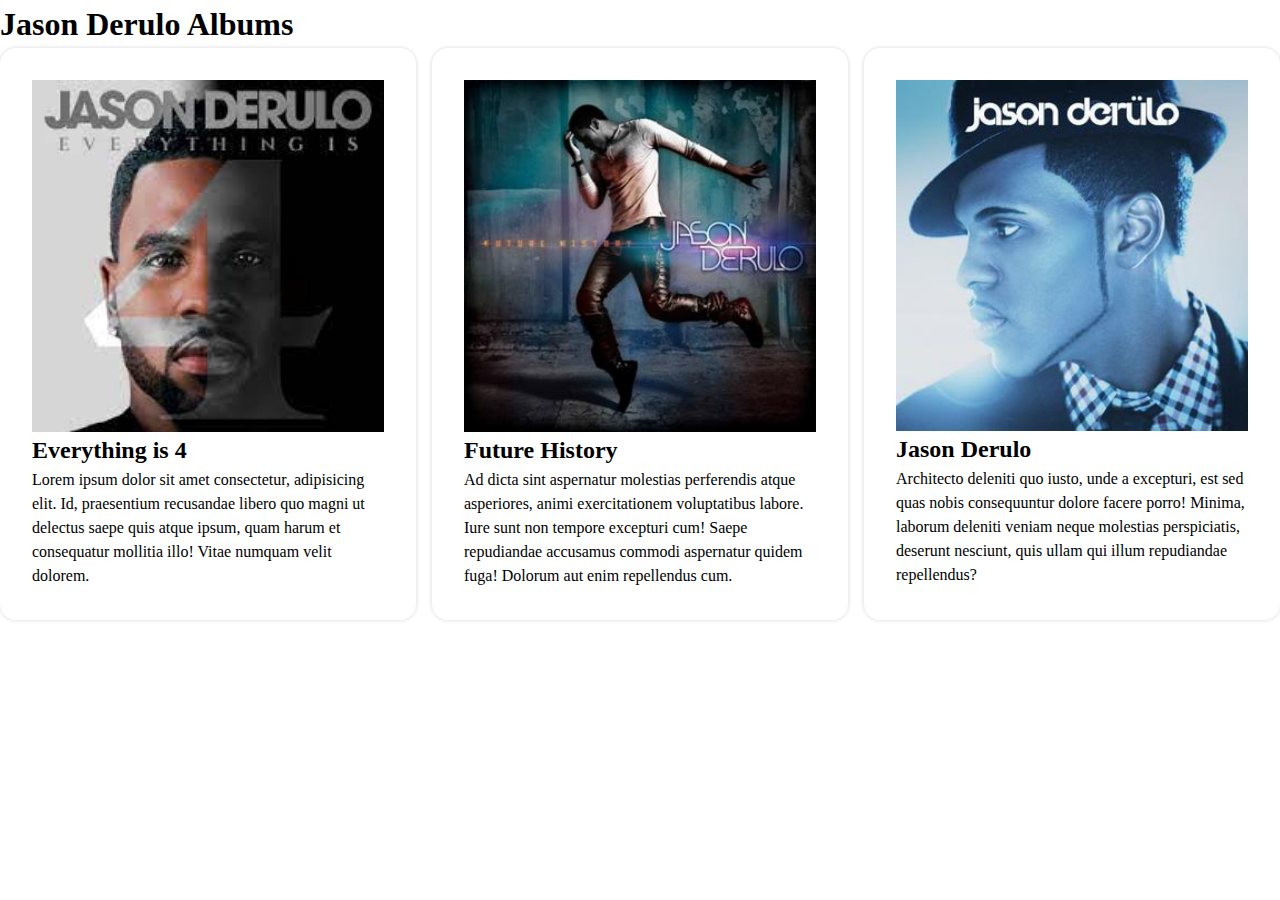
==== src/index.html @ 00408a24 "Added subheadings" ====
<!DOCTYPE html>
<html lang="en">
  <head>
    <meta charset="UTF-8" />
    <meta http-equiv="X-UA-Compatible" content="IE=edge" />
    <meta name="viewport" content="width=device-width, initial-scale=1.0" />
    <link rel="stylesheet" href="./css/reset.css" />
    <link rel="stylesheet" href="./css/main.css" />
    <script src="./js/main.js" defer></script>
    <title>Document</title>
  </head>
  <body>
    <h1>Jason Derulo Albums</h1>
    <section class="flex">
      <article class="card">
        <img
          src="./img/Everything-Is-4.jpeg"
          alt="Everything is 4 Album"
          width="1500"
          height="1500"
        />
        <h2>Everything is 4</h2>
        <p>
          Lorem ipsum dolor sit amet consectetur, adipisicing elit. Id,
          praesentium recusandae libero quo magni ut delectus saepe quis atque
          ipsum, quam harum et consequatur mollitia illo! Vitae numquam velit
          dolorem.
        </p>
      </article>
      <article class="card">
        <img
          src="./img/Future-History-Album.jpeg"
          alt="Future History Album Cover"
          width="1500"
          height="1500"
        />
        <h2>Future History</h2>
        <p>
          Ad dicta sint aspernatur molestias perferendis atque asperiores, animi
          exercitationem voluptatibus labore. Iure sunt non tempore excepturi
          cum! Saepe repudiandae accusamus commodi aspernatur quidem fuga!
          Dolorum aut enim repellendus cum.
        </p>
      </article>
      <article class="card">
        <img
          src="./img/Jason.jpeg"
          alt="Jason Derulo Album Cover"
          width="1500"
          height="1500"
        />
        <h2>Jason Derulo</h2>
        <p>
          Architecto deleniti quo iusto, unde a excepturi, est sed quas nobis
          consequuntur dolore facere porro! Minima, laborum deleniti veniam
          neque molestias perspiciatis, deserunt nesciunt, quis ullam qui illum
          repudiandae repellendus?
        </p>
      </article>
    </section>
  </body>
</html>
---- src/css/main.css ----
/* Share Styles */

img,
video {
  width: 100%;
  height: auto;
}

.flex {
  display: flex;
  gap: 1rem;
}

.card {
  border-radius: 1rem;
  padding: 2rem;
  box-shadow: 0 0 0.25rem 0 rgba(0, 0, 0, 0.16);
}

.mw-24 {
  max-width: 96;
  margin: 0 auto;
}

/* Mobile Only */
@media (max-width: 47.9375em) {
  .flex {
    flex-direction: column;
  }
}

/* Desktop Only */
@media (min-width: 48em) {
  .flex > * {
    width: 100%;
  }
}
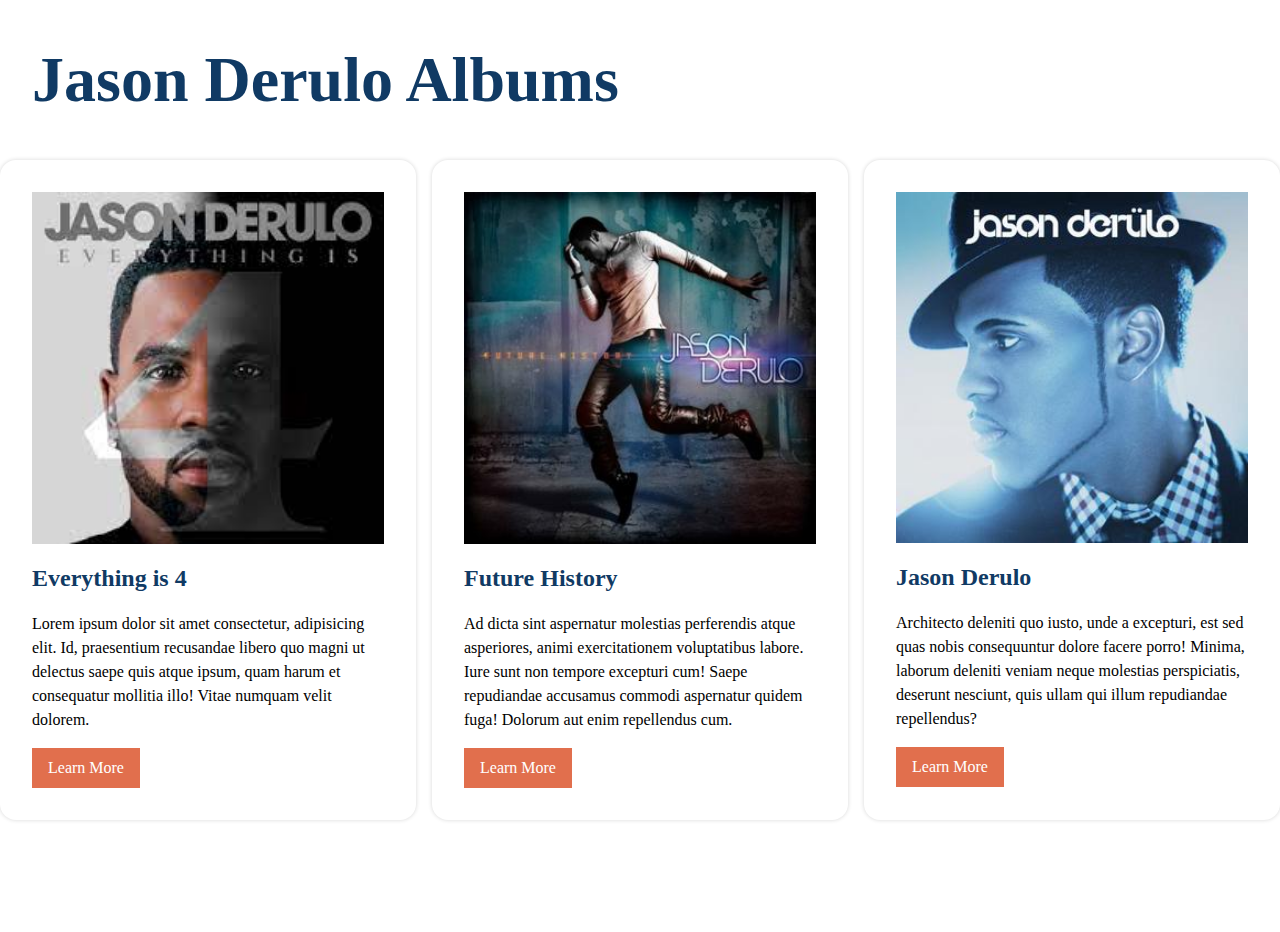
==== commit 1e4bfc61: "Changed button style" ====
--- a/src/index.html
+++ b/src/index.html
@@ -26,6 +26,7 @@
           ipsum, quam harum et consequatur mollitia illo! Vitae numquam velit
           dolorem.
         </p>
+        <button>Learn More</button>
       </article>
       <article class="card">
         <img
@@ -41,6 +42,7 @@
           cum! Saepe repudiandae accusamus commodi aspernatur quidem fuga!
           Dolorum aut enim repellendus cum.
         </p>
+        <button>Learn More</button>
       </article>
       <article class="card">
         <img
@@ -56,6 +58,7 @@
           neque molestias perspiciatis, deserunt nesciunt, quis ullam qui illum
           repudiandae repellendus?
         </p>
+        <button>Learn More</button>
       </article>
     </section>
   </body>
--- a/src/css/main.css
+++ b/src/css/main.css
@@ -12,14 +12,44 @@
 }
 
 .card {
+  overflow: hidden;
   border-radius: 1rem;
   padding: 2rem;
   box-shadow: 0 0 0.25rem 0 rgba(0, 0, 0, 0.16);
 }
 
+.container {
+  max-width: 96rem;
+  margin: 0 auto;
+  padding: 1rem;
+}
+
 .mw-24 {
   max-width: 96;
   margin: 0 auto;
+}
+
+h1 {
+  font-size: 4rem;
+  margin: 2rem;
+  color: rgb(16, 58, 100);
+}
+
+h2 {
+  margin-top: 1rem;
+  margin-bottom: 1rem;
+  color: rgb(16, 58, 100);
+}
+
+button {
+  margin-top: 1rem;
+  padding-top: 0.5rem;
+  padding-bottom: 0.5rem;
+  padding-left: 1rem;
+  padding-right: 1rem;
+  border: none;
+  background-color: rgba(219, 83, 42, 0.836);
+  color: white;
 }
 
 /* Mobile Only */
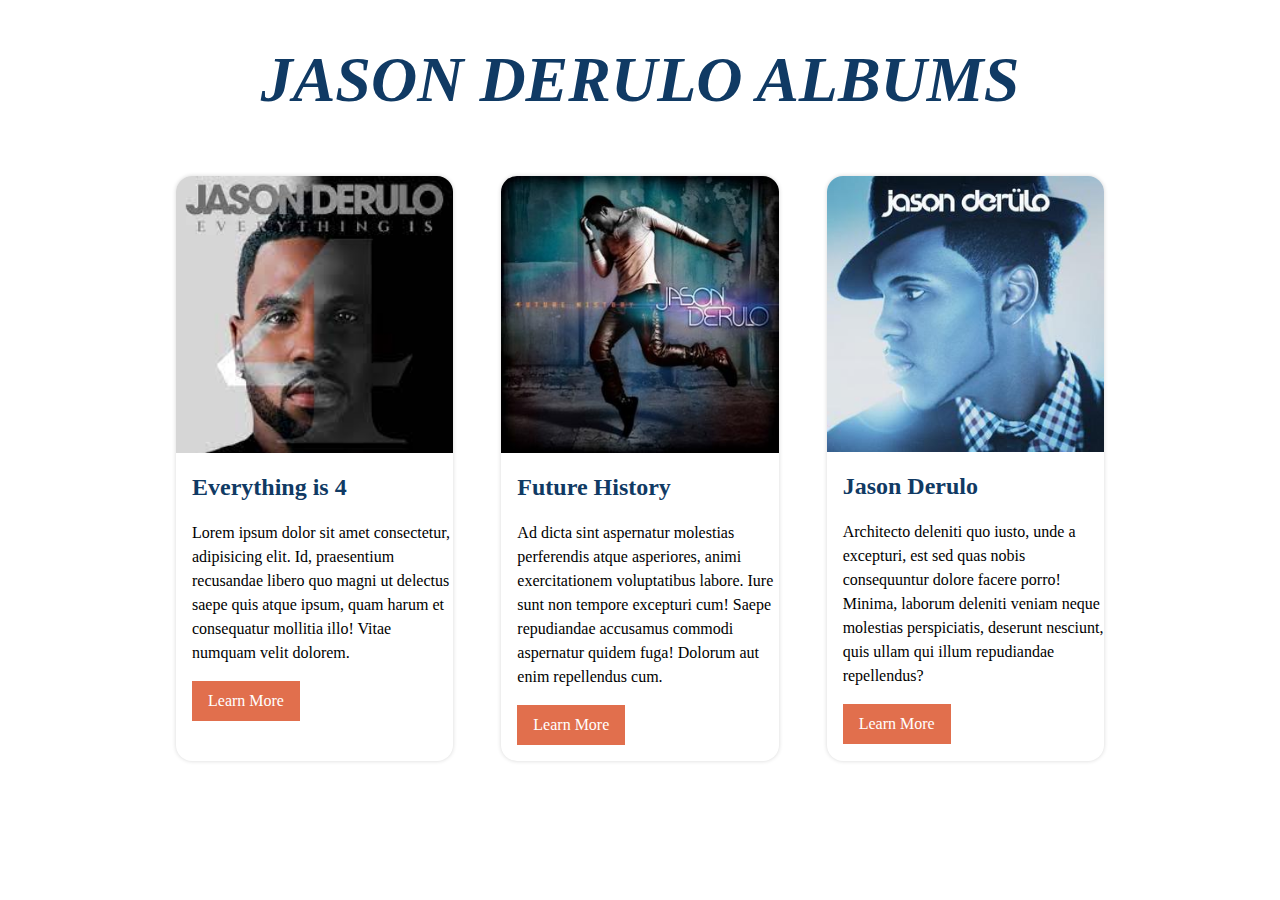
==== commit 2a1ad487: "Aligned content center, changed card margins" ====
--- a/src/index.html
+++ b/src/index.html
@@ -10,7 +10,9 @@
     <title>Document</title>
   </head>
   <body>
-    <h1>Jason Derulo Albums</h1>
+    <header class="header">
+      <h1>JASON DERULO ALBUMS</h1>
+    </header>
     <section class="flex">
       <article class="card">
         <img
--- a/src/css/main.css
+++ b/src/css/main.css
@@ -9,15 +9,24 @@
 .flex {
   display: flex;
   gap: 1rem;
+  margin-left: 10rem;
+  margin-right: 10rem;
 }
 
 .card {
   overflow: hidden;
   border-radius: 1rem;
-  padding: 2rem;
   box-shadow: 0 0 0.25rem 0 rgba(0, 0, 0, 0.16);
+  margin: 1rem;
 }
 
+.card p {
+  padding-left: 1rem;
+}
+
+.card h2 {
+  padding-left: 1rem;
+}
 .container {
   max-width: 96rem;
   margin: 0 auto;
@@ -29,20 +38,33 @@
   margin: 0 auto;
 }
 
+.header {
+  justify-content: center;
+  align-content: center;
+  display: flex;
+}
+
 h1 {
+  font-family: "Exo";
+  font-weight: 900;
+  font-style: italic;
   font-size: 4rem;
   margin: 2rem;
   color: rgb(16, 58, 100);
 }
 
 h2 {
+  font-family: "Exo";
   margin-top: 1rem;
   margin-bottom: 1rem;
   color: rgb(16, 58, 100);
 }
 
 button {
+  font-family: "Gill Sans";
   margin-top: 1rem;
+  margin-left: 1rem;
+  margin-bottom: 1rem;
   padding-top: 0.5rem;
   padding-bottom: 0.5rem;
   padding-left: 1rem;
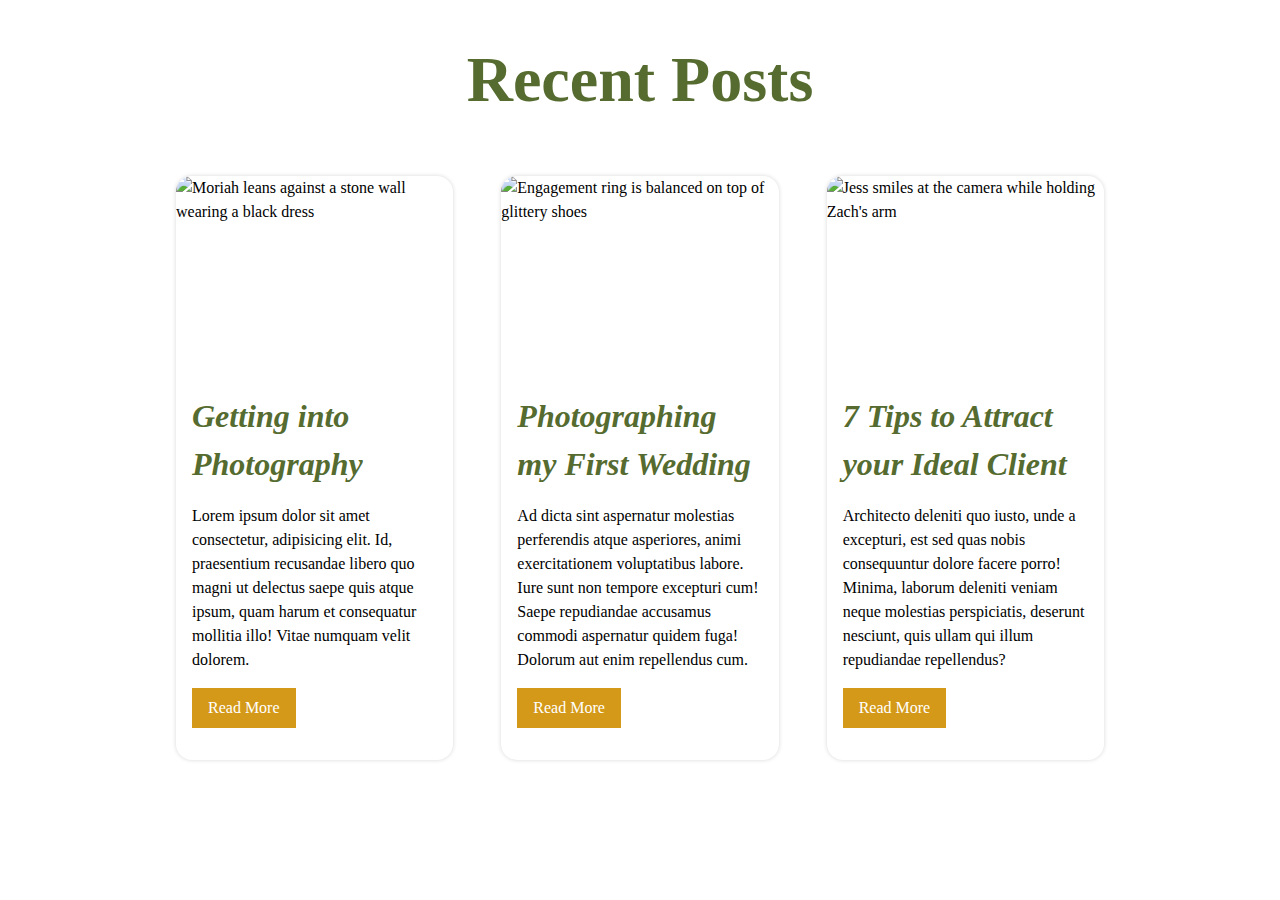
==== commit 9154128a: "Adapted content for my photography" ====
--- a/src/index.html
+++ b/src/index.html
@@ -11,56 +11,56 @@
   </head>
   <body>
     <header class="header">
-      <h1>JASON DERULO ALBUMS</h1>
+      <h1>Recent Posts</h1>
     </header>
     <section class="flex">
       <article class="card">
         <img
-          src="./img/Everything-Is-4.jpeg"
-          alt="Everything is 4 Album"
-          width="1500"
-          height="1500"
+          src="./img/Moriah.JPG"
+          alt="Moriah leans against a stone wall wearing a black dress"
+          width="4357"
+          height="6535"
         />
-        <h2>Everything is 4</h2>
+        <h2>Getting into Photography</h2>
         <p>
           Lorem ipsum dolor sit amet consectetur, adipisicing elit. Id,
           praesentium recusandae libero quo magni ut delectus saepe quis atque
           ipsum, quam harum et consequatur mollitia illo! Vitae numquam velit
           dolorem.
         </p>
-        <button>Learn More</button>
+        <button>Read More</button>
       </article>
       <article class="card">
         <img
-          src="./img/Future-History-Album.jpeg"
-          alt="Future History Album Cover"
+          src="./img/Payne Shoes.JPG"
+          alt="Engagement ring is balanced on top of glittery shoes"
           width="1500"
           height="1500"
         />
-        <h2>Future History</h2>
+        <h2>Photographing my First Wedding</h2>
         <p>
           Ad dicta sint aspernatur molestias perferendis atque asperiores, animi
           exercitationem voluptatibus labore. Iure sunt non tempore excepturi
           cum! Saepe repudiandae accusamus commodi aspernatur quidem fuga!
           Dolorum aut enim repellendus cum.
         </p>
-        <button>Learn More</button>
+        <button>Read More</button>
       </article>
       <article class="card">
         <img
-          src="./img/Jason.jpeg"
-          alt="Jason Derulo Album Cover"
+          src="./img/Jess and Zach.JPG"
+          alt="Jess smiles at the camera while holding Zach's arm"
           width="1500"
           height="1500"
         />
-        <h2>Jason Derulo</h2>
+        <h2>7 Tips to Attract your Ideal Client</h2>
         <p>
           Architecto deleniti quo iusto, unde a excepturi, est sed quas nobis
           consequuntur dolore facere porro! Minima, laborum deleniti veniam
           neque molestias perspiciatis, deserunt nesciunt, quis ullam qui illum
           repudiandae repellendus?
         </p>
-        <button>Learn More</button>
+        <button>Read More</button>
       </article>
     </section>
   </body>
--- a/src/css/main.css
+++ b/src/css/main.css
@@ -1,7 +1,6 @@
 /* Share Styles */
 
-img,
-video {
+img video {
   width: 100%;
   height: auto;
 }
@@ -20,12 +19,20 @@
   margin: 1rem;
 }
 
+.card img {
+  width: 600px; /* width of container */
+  height: 200px; /* height of container */
+  object-fit: cover;
+}
+
 .card p {
   padding-left: 1rem;
+  padding-right: 1rem;
 }
 
 .card h2 {
   padding-left: 1rem;
+  padding-right: 1rem;
 }
 .container {
   max-width: 96rem;
@@ -45,32 +52,33 @@
 }
 
 h1 {
-  font-family: "Exo";
+  font-family: "Bely Display";
   font-weight: 900;
-  font-style: italic;
   font-size: 4rem;
   margin: 2rem;
-  color: rgb(16, 58, 100);
+  color: darkolivegreen;
 }
 
 h2 {
-  font-family: "Exo";
+  font-family: "Bely";
+  font-style: italic;
+  font-size: 2rem;
   margin-top: 1rem;
   margin-bottom: 1rem;
-  color: rgb(16, 58, 100);
+  color: darkolivegreen;
 }
 
 button {
   font-family: "Gill Sans";
   margin-top: 1rem;
   margin-left: 1rem;
-  margin-bottom: 1rem;
+  margin-bottom: 2rem;
   padding-top: 0.5rem;
   padding-bottom: 0.5rem;
   padding-left: 1rem;
   padding-right: 1rem;
   border: none;
-  background-color: rgba(219, 83, 42, 0.836);
+  background-color: rgb(212, 153, 24);
   color: white;
 }
 
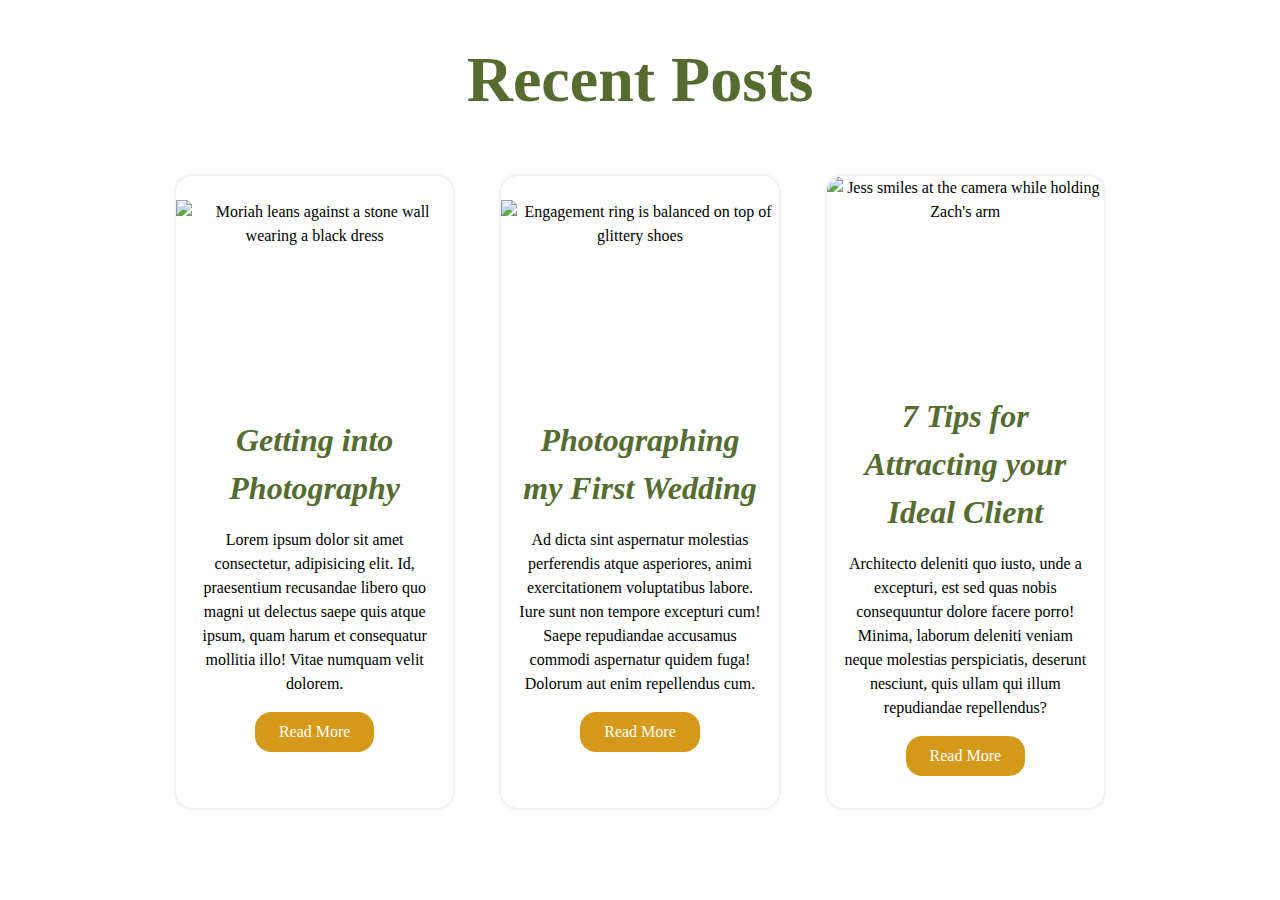
==== commit 1155d694: "Aligned content center" ====
--- a/src/index.html
+++ b/src/index.html
@@ -53,7 +53,7 @@
           width="1500"
           height="1500"
         />
-        <h2>7 Tips to Attract your Ideal Client</h2>
+        <h2>7 Tips for Attracting your Ideal Client</h2>
         <p>
           Architecto deleniti quo iusto, unde a excepturi, est sed quas nobis
           consequuntur dolore facere porro! Minima, laborum deleniti veniam
--- a/src/css/main.css
+++ b/src/css/main.css
@@ -17,6 +17,8 @@
   border-radius: 1rem;
   box-shadow: 0 0 0.25rem 0 rgba(0, 0, 0, 0.16);
   margin: 1rem;
+  align-content: center;
+  text-align: center;
 }
 
 .card img {
@@ -28,11 +30,13 @@
 .card p {
   padding-left: 1rem;
   padding-right: 1rem;
+  text-align: center;
 }
 
 .card h2 {
   padding-left: 1rem;
   padding-right: 1rem;
+  text-align: center;
 }
 .container {
   max-width: 96rem;
@@ -71,13 +75,13 @@
 button {
   font-family: "Gill Sans";
   margin-top: 1rem;
-  margin-left: 1rem;
   margin-bottom: 2rem;
   padding-top: 0.5rem;
   padding-bottom: 0.5rem;
-  padding-left: 1rem;
-  padding-right: 1rem;
+  padding-left: 1.5rem;
+  padding-right: 1.5rem;
   border: none;
+  border-radius: 1rem;
   background-color: rgb(212, 153, 24);
   color: white;
 }
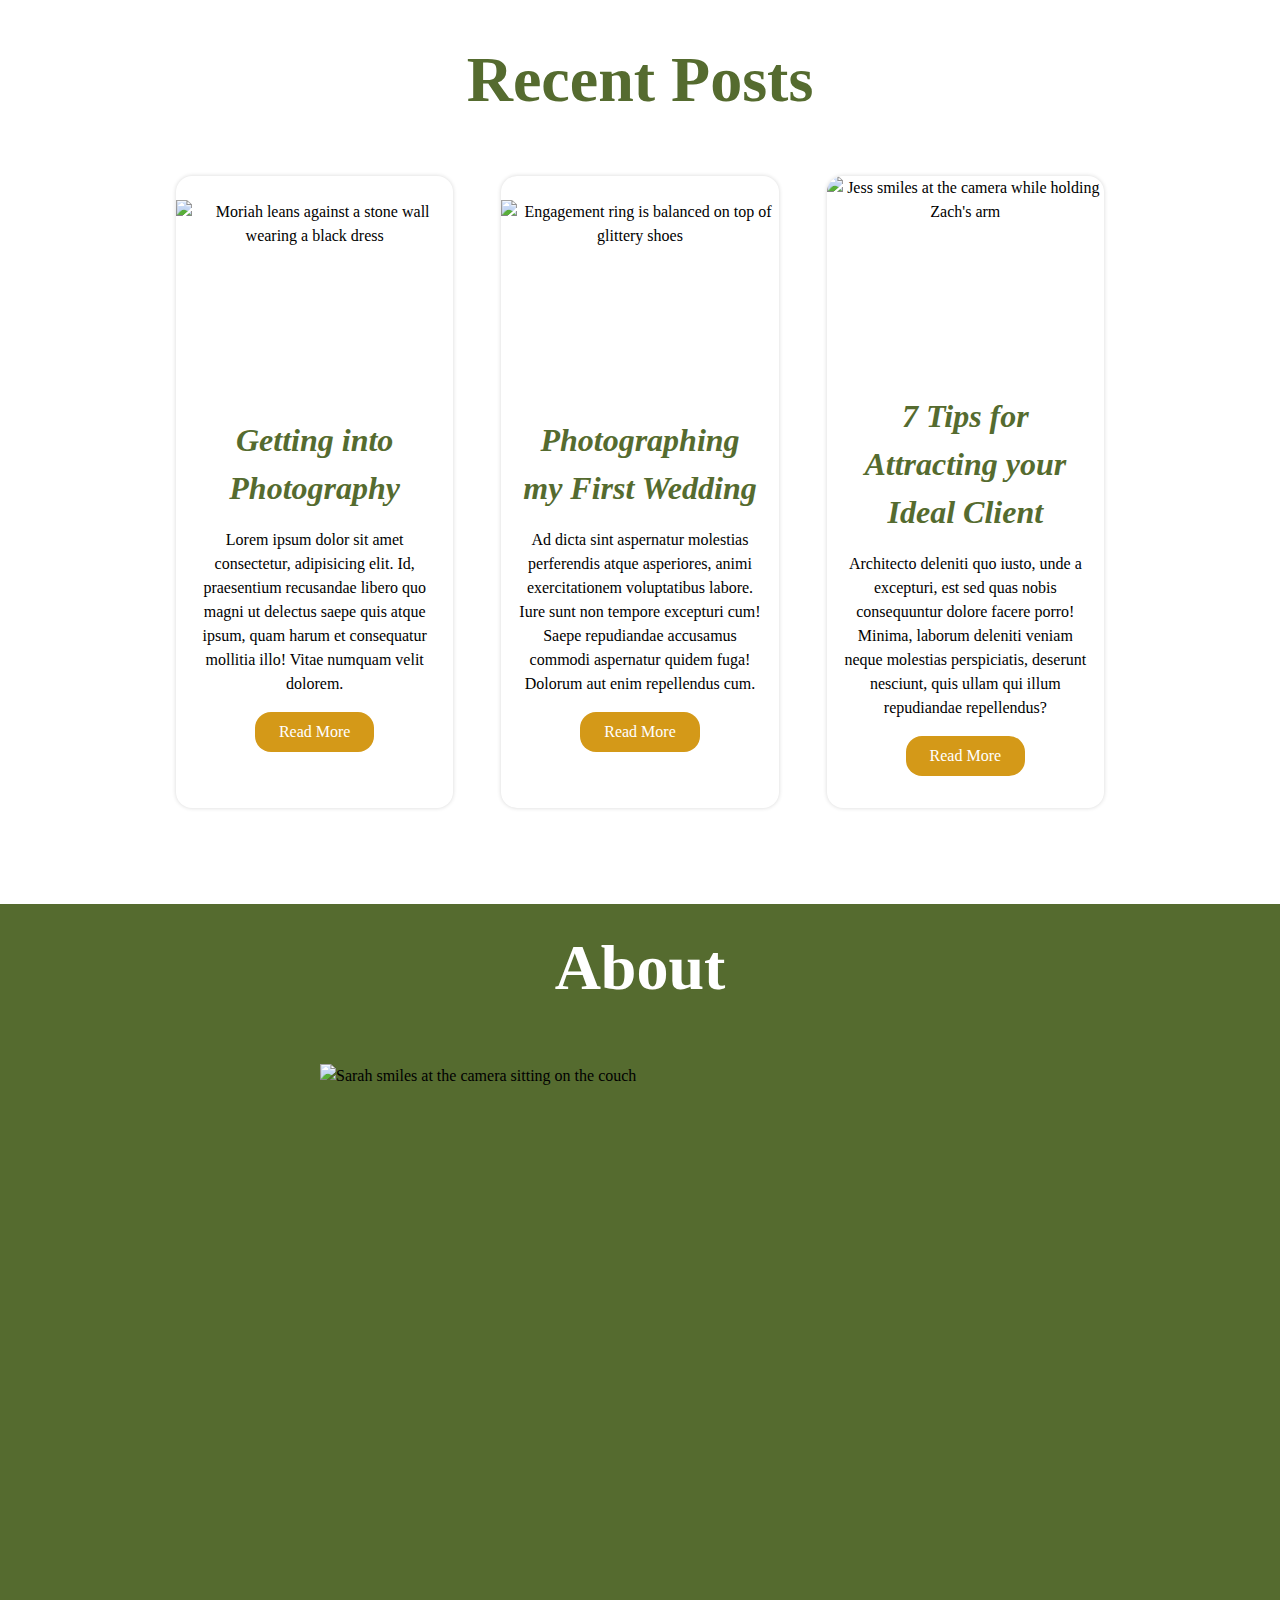
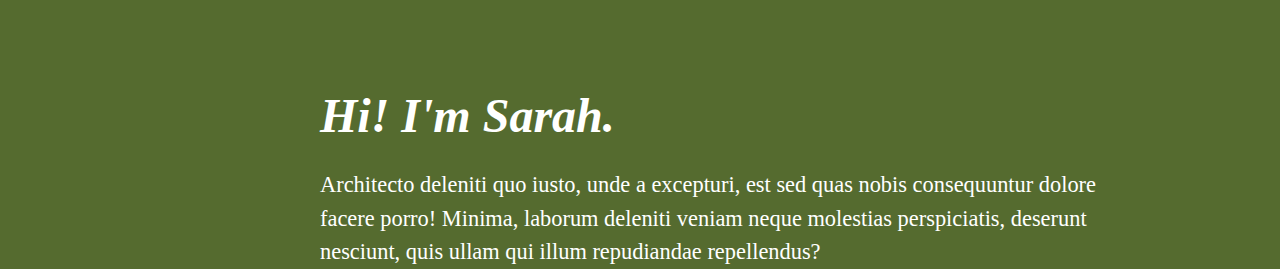
==== commit 490fe6e1: "added about section" ====
--- a/src/index.html
+++ b/src/index.html
@@ -63,5 +63,23 @@
         <button>Read More</button>
       </article>
     </section>
+    <section class="greensection">
+      <h1>About</h1>
+      <article class="inlineimage">
+        <img
+          src="./img/At-home portraits-3457.jpg"
+          alt="Sarah smiles at the camera sitting on the couch"
+          width="4164"
+          height="6246"
+        />
+        <h2>Hi! I'm Sarah.</h2>
+        <p>
+          Architecto deleniti quo iusto, unde a excepturi, est sed quas nobis
+          consequuntur dolore facere porro! Minima, laborum deleniti veniam
+          neque molestias perspiciatis, deserunt nesciunt, quis ullam qui illum
+          repudiandae repellendus?
+        </p>
+      </article>
+    </section>
   </body>
 </html>
--- a/src/css/main.css
+++ b/src/css/main.css
@@ -10,6 +10,7 @@
   gap: 1rem;
   margin-left: 10rem;
   margin-right: 10rem;
+  margin-bottom: 5rem;
 }
 
 .card {
@@ -57,6 +58,7 @@
 
 h1 {
   font-family: "Bely Display";
+  text-align: center;
   font-weight: 900;
   font-size: 4rem;
   margin: 2rem;
@@ -86,6 +88,42 @@
   color: white;
 }
 
+.greensection {
+  background-color: darkolivegreen;
+}
+
+.greensection h1 {
+  color: white;
+  padding-top: 1rem;
+  padding-bottom: 1rem;
+}
+
+.inlineimage h2 {
+  font-size: 3rem;
+  color: white;
+  padding-left: 10rem;
+}
+
+.inlineimage p {
+  color: white;
+  font-size: 1.4rem;
+  font-family: "Gill Sans";
+  padding-left: 10rem;
+}
+
+.inlineimage {
+  padding-left: 10rem;
+  padding-right: 10rem;
+}
+
+.inlineimage img {
+  margin-left: 10rem;
+  display: flex;
+  width: 400px; /* width of container */
+  height: 600px; /* height of container */
+  object-fit: cover;
+}
+
 /* Mobile Only */
 @media (max-width: 47.9375em) {
   .flex {
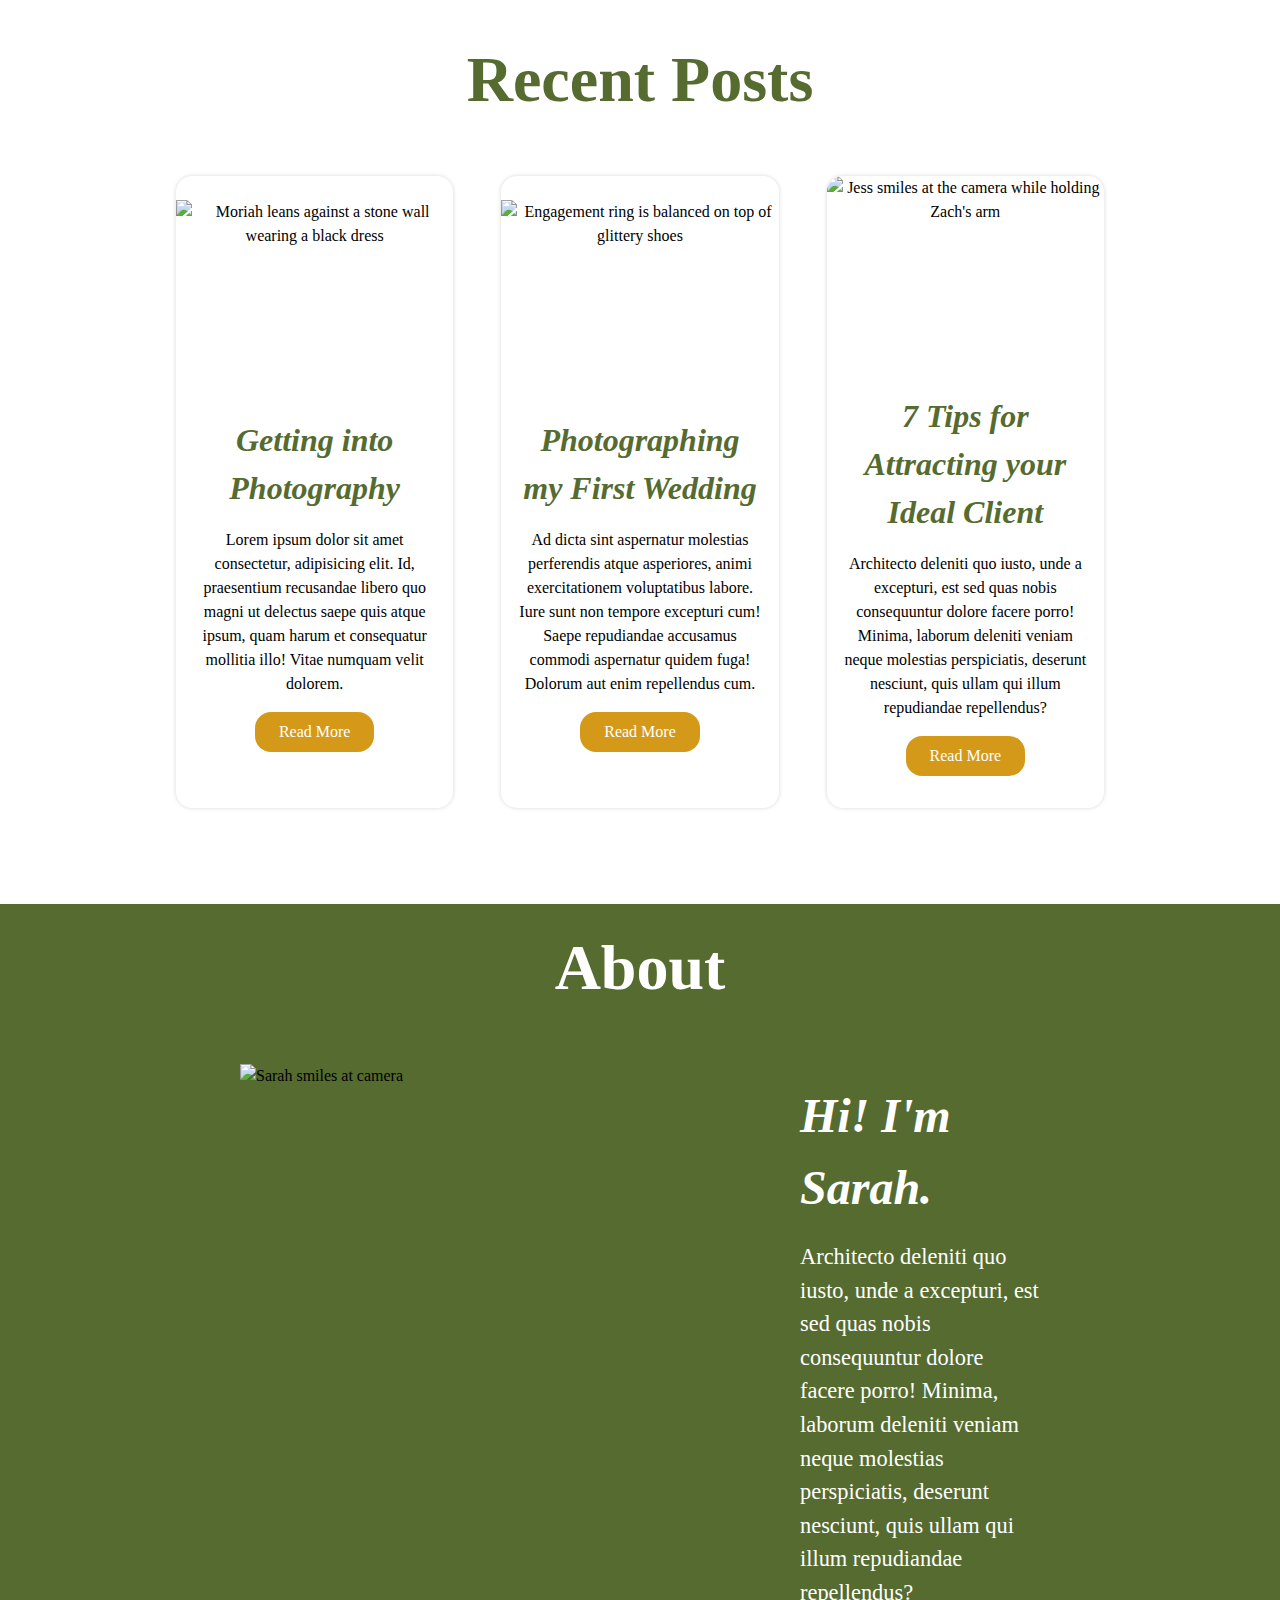
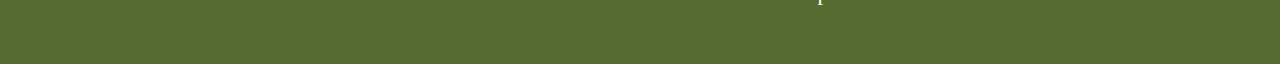
==== commit b107eb11: "added containers" ====
--- a/src/index.html
+++ b/src/index.html
@@ -65,20 +65,22 @@
     </section>
     <section class="greensection">
       <h1>About</h1>
-      <article class="inlineimage">
-        <img
-          src="./img/At-home portraits-3457.jpg"
-          alt="Sarah smiles at the camera sitting on the couch"
-          width="4164"
-          height="6246"
-        />
-        <h2>Hi! I'm Sarah.</h2>
-        <p>
-          Architecto deleniti quo iusto, unde a excepturi, est sed quas nobis
-          consequuntur dolore facere porro! Minima, laborum deleniti veniam
-          neque molestias perspiciatis, deserunt nesciunt, quis ullam qui illum
-          repudiandae repellendus?
-        </p>
+      <article class="aboutme">
+        <div class="image">
+          <img
+            src="./img/At-home portraits-3457.jpg"
+            alt="Sarah smiles at camera"
+          />
+        </div>
+        <div class="Sarah">
+          <h2>Hi! I'm Sarah.</h2>
+          <p>
+            Architecto deleniti quo iusto, unde a excepturi, est sed quas nobis
+            consequuntur dolore facere porro! Minima, laborum deleniti veniam
+            neque molestias perspiciatis, deserunt nesciunt, quis ullam qui
+            illum repudiandae repellendus?
+          </p>
+        </div>
       </article>
     </section>
   </body>
--- a/src/css/main.css
+++ b/src/css/main.css
@@ -39,6 +39,7 @@
   padding-right: 1rem;
   text-align: center;
 }
+
 .container {
   max-width: 96rem;
   margin: 0 auto;
@@ -98,26 +99,26 @@
   padding-bottom: 1rem;
 }
 
-.inlineimage h2 {
+.Sarah h2 {
   font-size: 3rem;
   color: white;
   padding-left: 10rem;
 }
 
-.inlineimage p {
+.Sarah p {
   color: white;
   font-size: 1.4rem;
   font-family: "Gill Sans";
   padding-left: 10rem;
 }
 
-.inlineimage {
-  padding-left: 10rem;
-  padding-right: 10rem;
+.aboutme {
+  display: flex;
+  padding-left: 15rem;
+  padding-right: 15rem;
 }
 
-.inlineimage img {
-  margin-left: 10rem;
+.image img {
   display: flex;
   width: 400px; /* width of container */
   height: 600px; /* height of container */
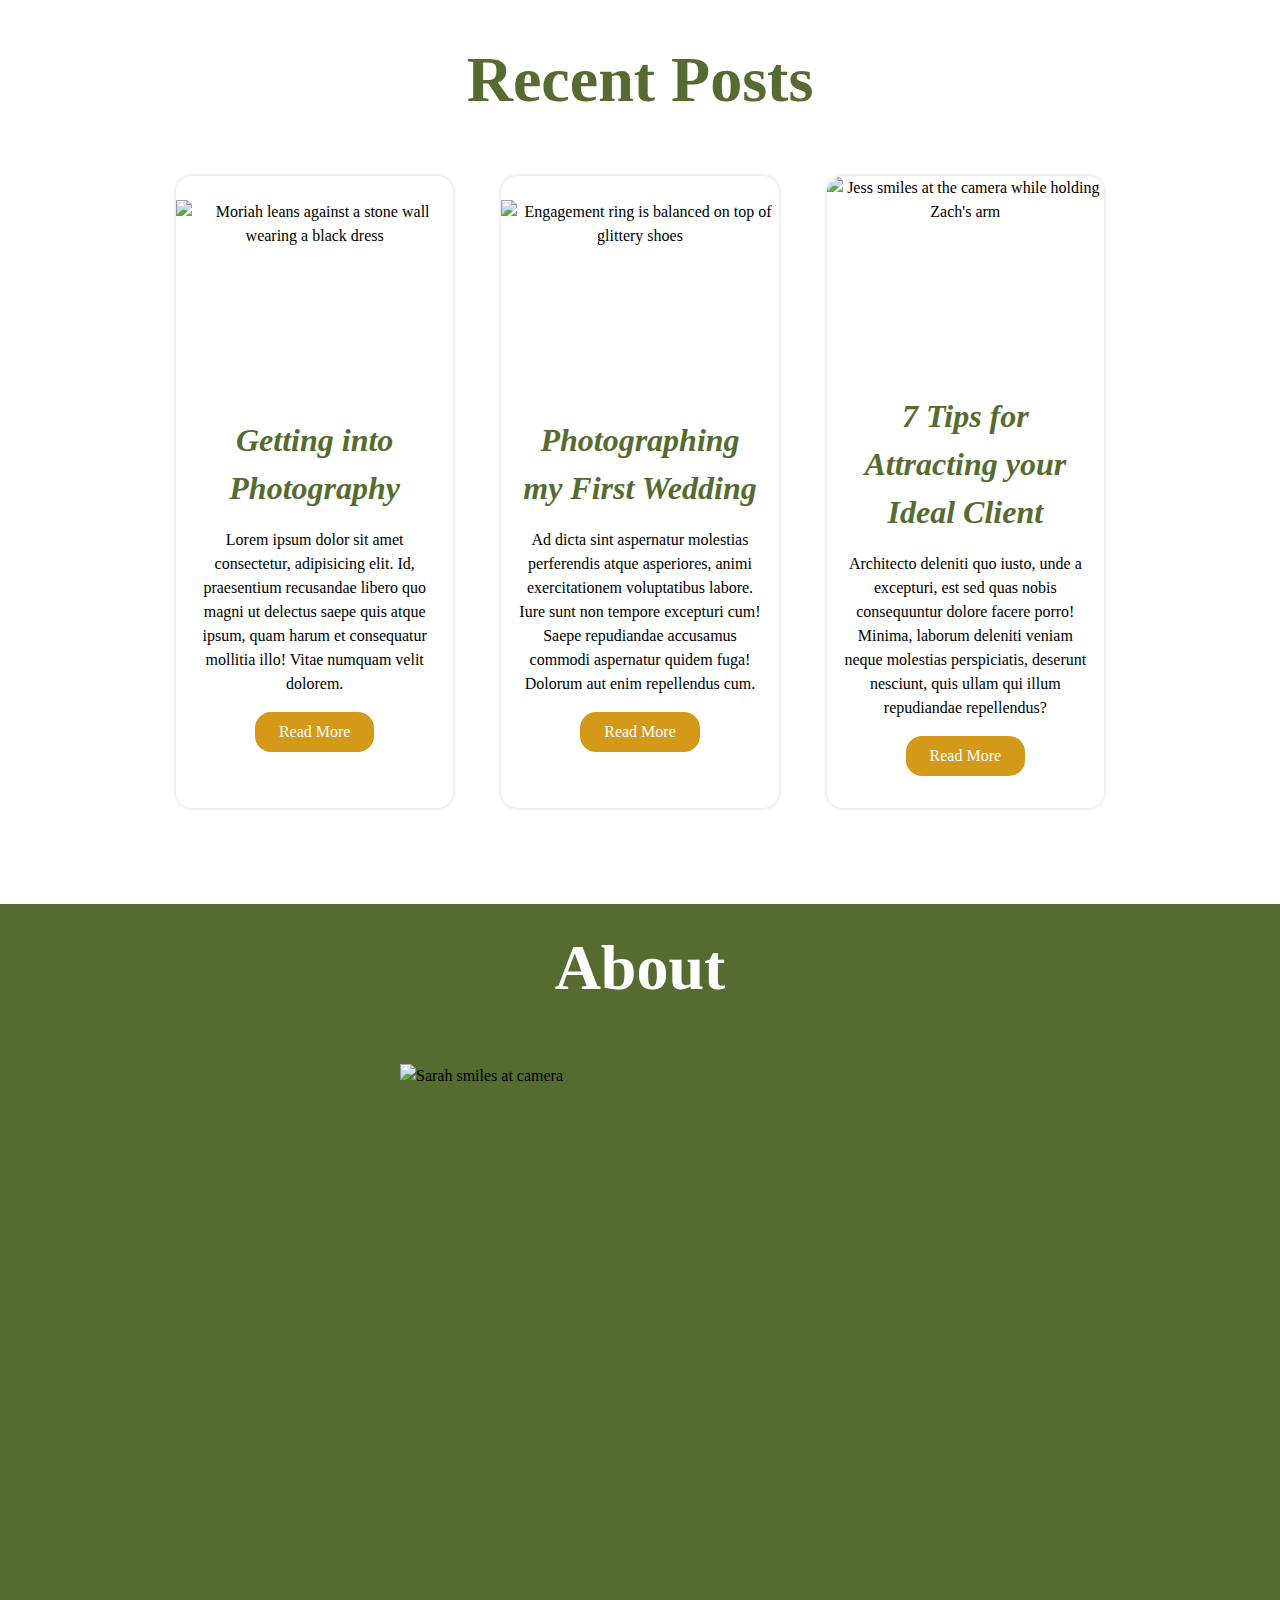
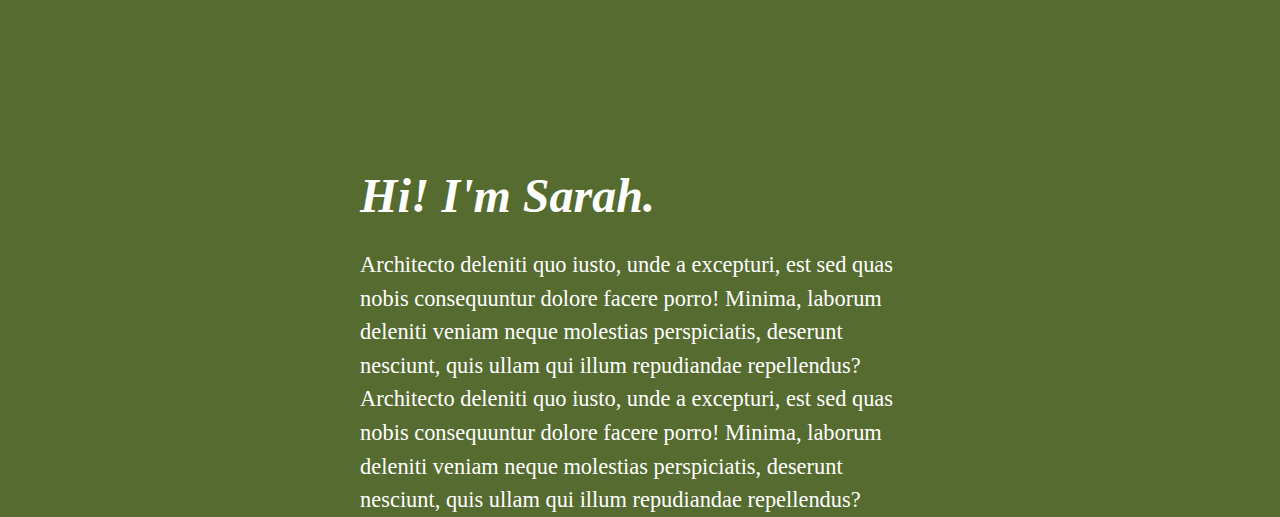
==== commit 430eacd1: "added hover state to button" ====
--- a/src/index.html
+++ b/src/index.html
@@ -78,7 +78,10 @@
             Architecto deleniti quo iusto, unde a excepturi, est sed quas nobis
             consequuntur dolore facere porro! Minima, laborum deleniti veniam
             neque molestias perspiciatis, deserunt nesciunt, quis ullam qui
-            illum repudiandae repellendus?
+            illum repudiandae repellendus? Architecto deleniti quo iusto, unde a
+            excepturi, est sed quas nobis consequuntur dolore facere porro!
+            Minima, laborum deleniti veniam neque molestias perspiciatis,
+            deserunt nesciunt, quis ullam qui illum repudiandae repellendus?
           </p>
         </div>
       </article>
--- a/src/css/main.css
+++ b/src/css/main.css
@@ -38,6 +38,11 @@
   padding-left: 1rem;
   padding-right: 1rem;
   text-align: center;
+}
+
+.image {
+  min-width: 400px;
+  object-fit: cover;
 }
 
 .container {
@@ -89,6 +94,10 @@
   color: white;
 }
 
+button:hover {
+  opacity: 0.5;
+}
+
 .greensection {
   background-color: darkolivegreen;
 }
@@ -102,20 +111,22 @@
 .Sarah h2 {
   font-size: 3rem;
   color: white;
-  padding-left: 10rem;
+  max-width: 50ch;
 }
 
 .Sarah p {
   color: white;
   font-size: 1.4rem;
   font-family: "Gill Sans";
-  padding-left: 10rem;
+  max-width: 50ch;
 }
 
 .aboutme {
   display: flex;
-  padding-left: 15rem;
-  padding-right: 15rem;
+  flex-wrap: wrap;
+  padding-left: 20rem;
+  padding-right: 20rem;
+  justify-content: center;
 }
 
 .image img {
@@ -123,6 +134,8 @@
   width: 400px; /* width of container */
   height: 600px; /* height of container */
   object-fit: cover;
+  margin-right: 5rem;
+  margin-bottom: 5rem;
 }
 
 /* Mobile Only */
